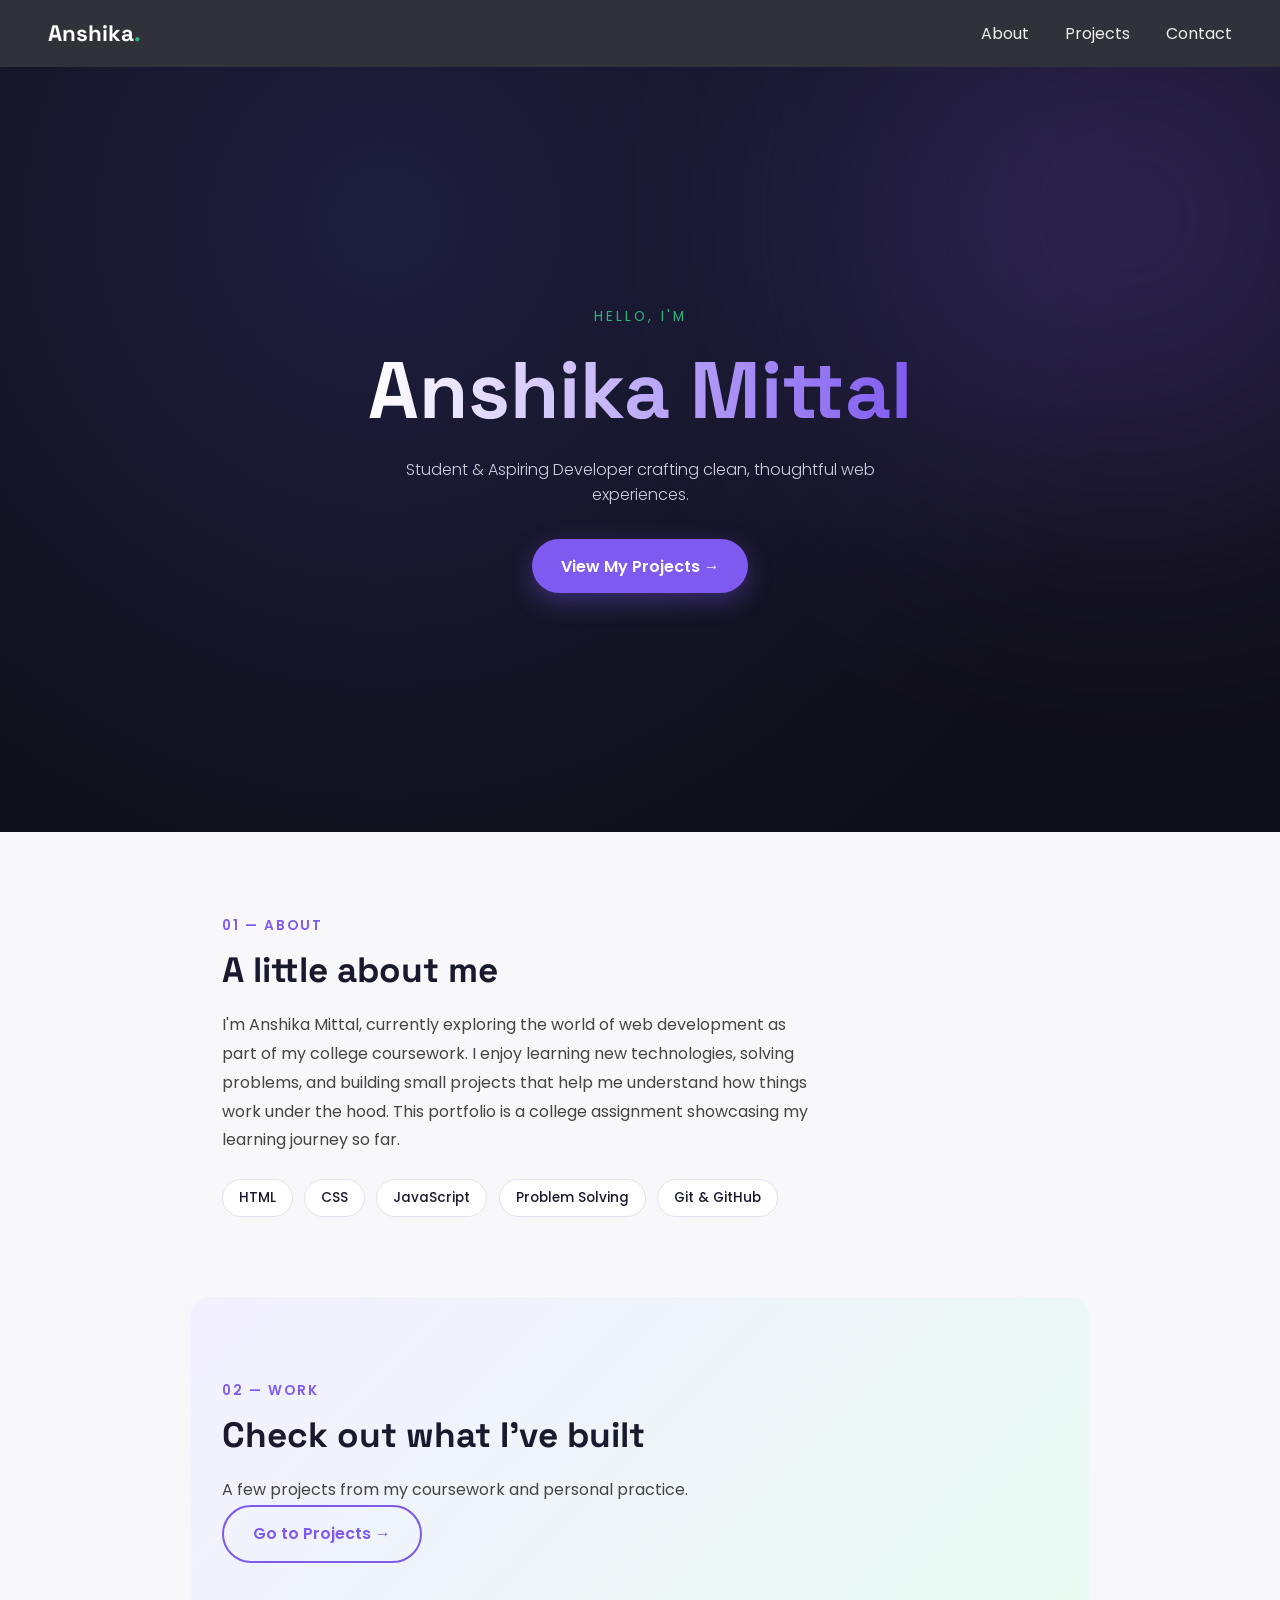
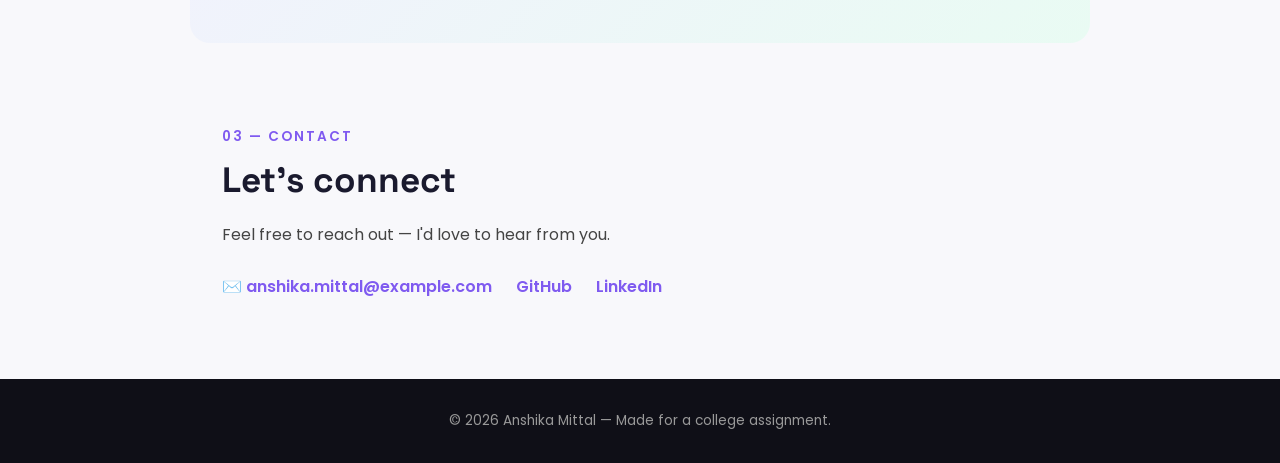
==== index.html @ bce9a59e "Add files via upload" ====
<!DOCTYPE html>
<html lang="en">
<head>
<meta charset="UTF-8">
<meta name="viewport" content="width=device-width, initial-scale=1.0">
<title>Anshika Mittal — Portfolio</title>
<link rel="preconnect" href="https://fonts.googleapis.com">
<link rel="preconnect" href="https://fonts.gstatic.com" crossorigin>
<link href="https://fonts.googleapis.com/css2?family=Poppins:wght@300;400;600;700&family=Space+Grotesk:wght@500;700&display=swap" rel="stylesheet">
<link rel="stylesheet" href="style.css">
</head>
<body>

  <header class="navbar">
    <a href="index.html" class="logo">Anshika<span>.</span></a>
    <nav>
      <a href="index.html#about">About</a>
      <a href="projects.html">Projects</a>
      <a href="index.html#contact">Contact</a>
    </nav>
  </header>

  <section class="hero">
    <div class="hero-content">
      <p class="hero-tag">Hello, I'm</p>
      <h1>Anshika Mittal</h1>
      <p class="hero-sub">Student & Aspiring Developer crafting clean, thoughtful web experiences.</p>
      <a href="projects.html" class="btn">View My Projects →</a>
    </div>
    <div class="blob"></div>
  </section>

  <section id="about" class="section fade-in">
    <span class="section-tag">01 — About</span>
    <h2>A little about me</h2>
    <p class="about-text">
      I'm Anshika Mittal, currently exploring the world of web development as part of my
      college coursework. I enjoy learning new technologies, solving problems, and building
      small projects that help me understand how things work under the hood. This portfolio
      is a college assignment showcasing my learning journey so far.
    </p>

    <div class="skills">
      <span>HTML</span>
      <span>CSS</span>
      <span>JavaScript</span>
      <span>Problem Solving</span>
      <span>Git & GitHub</span>
    </div>
  </section>

  <section class="section fade-in cta-section">
    <span class="section-tag">02 — Work</span>
    <h2>Check out what I've built</h2>
    <p class="about-text">A few projects from my coursework and personal practice.</p>
    <a href="projects.html" class="btn btn-outline">Go to Projects →</a>
  </section>

  <section id="contact" class="section fade-in">
    <span class="section-tag">03 — Contact</span>
    <h2>Let's connect</h2>
    <p class="about-text">Feel free to reach out — I'd love to hear from you.</p>
    <div class="contact-links">
      <a href="mailto:anshika.mittal@example.com">✉️ anshika.mittal@example.com</a>
      <a href="#">GitHub</a>
      <a href="#">LinkedIn</a>
    </div>
  </section>

  <footer>
    <p>&copy; <span id="year"></span> Anshika Mittal — Made for a college assignment.</p>
  </footer>

  <script src="script.js"></script>
</body>
</html>
---- style.css ----
* {
  margin: 0;
  padding: 0;
  box-sizing: border-box;
}

:root {
  --bg: #0f0f17;
  --bg-light: #f8f8fb;
  --accent: #7f5af0;
  --accent-2: #2cb67d;
  --text-dark: #1a1a2e;
  --text-light: #fff;
  --card-bg: #ffffff;
}

body {
  font-family: 'Poppins', sans-serif;
  color: var(--text-dark);
  background: var(--bg-light);
  overflow-x: hidden;
}

h1, h2, h3, .logo {
  font-family: 'Space Grotesk', sans-serif;
}

.navbar {
  display: flex;
  justify-content: space-between;
  align-items: center;
  padding: 1.2rem 3rem;
  background: rgba(15, 15, 23, 0.85);
  backdrop-filter: blur(10px);
  position: sticky;
  top: 0;
  z-index: 100;
}

.logo {
  color: #fff;
  font-size: 1.4rem;
  font-weight: 700;
  text-decoration: none;
}

.logo span {
  color: var(--accent-2);
}

.navbar nav a {
  color: #eee;
  text-decoration: none;
  margin-left: 2rem;
  font-weight: 400;
  position: relative;
  transition: color 0.2s;
}

.navbar nav a::after {
  content: '';
  position: absolute;
  left: 0;
  bottom: -4px;
  width: 0;
  height: 2px;
  background: var(--accent-2);
  transition: width 0.25s ease;
}

.navbar nav a:hover,
.navbar nav a.active {
  color: var(--accent-2);
}

.navbar nav a:hover::after,
.navbar nav a.active::after {
  width: 100%;
}

.hero {
  position: relative;
  min-height: 85vh;
  display: flex;
  align-items: center;
  justify-content: center;
  text-align: center;
  background: radial-gradient(circle at 30% 20%, #1e1e3f, var(--bg) 70%);
  color: #fff;
  overflow: hidden;
}

.hero-content {
  position: relative;
  z-index: 2;
  animation: fadeUp 1s ease both;
}

.hero-tag {
  letter-spacing: 3px;
  text-transform: uppercase;
  color: var(--accent-2);
  font-size: 0.85rem;
  margin-bottom: 0.8rem;
}

.hero h1 {
  font-size: clamp(2.5rem, 7vw, 5rem);
  font-weight: 700;
  background: linear-gradient(90deg, #fff, var(--accent));
  -webkit-background-clip: text;
  background-clip: text;
  color: transparent;
  margin-bottom: 1rem;
}

.hero-sub {
  max-width: 480px;
  margin: 0 auto 2rem;
  color: #cfcfe0;
  font-weight: 300;
}

.btn {
  display: inline-block;
  padding: 0.9rem 1.8rem;
  background: var(--accent);
  color: #fff;
  text-decoration: none;
  border-radius: 50px;
  font-weight: 600;
  transition: transform 0.25s, box-shadow 0.25s;
  box-shadow: 0 8px 24px rgba(127, 90, 240, 0.35);
}

.btn:hover {
  transform: translateY(-3px);
  box-shadow: 0 12px 30px rgba(127, 90, 240, 0.5);
}

.btn-outline {
  background: transparent;
  border: 2px solid var(--accent);
  color: var(--accent);
  box-shadow: none;
}

.btn-outline:hover {
  background: var(--accent);
  color: #fff;
}

.blob {
  position: absolute;
  width: 500px;
  height: 500px;
  background: var(--accent);
  filter: blur(140px);
  opacity: 0.35;
  border-radius: 50%;
  top: -100px;
  right: -100px;
  z-index: 1;
}

.section {
  max-width: 900px;
  margin: 0 auto;
  padding: 5rem 2rem;
}

.section-tag {
  color: var(--accent);
  font-weight: 600;
  letter-spacing: 2px;
  font-size: 0.85rem;
  text-transform: uppercase;
}

.section h2 {
  font-size: 2.2rem;
  margin: 0.6rem 0 1.2rem;
}

.about-text {
  color: #444;
  max-width: 600px;
  line-height: 1.8;
}

.skills {
  display: flex;
  flex-wrap: wrap;
  gap: 0.7rem;
  margin-top: 1.5rem;
}

.skills span {
  background: #fff;
  border: 1px solid #e2e2ef;
  padding: 0.5rem 1rem;
  border-radius: 30px;
  font-size: 0.85rem;
  font-weight: 500;
}

.cta-section {
  background: linear-gradient(135deg, #f3f0ff, #e9fbf3);
  border-radius: 20px;
}

.contact-links {
  display: flex;
  flex-wrap: wrap;
  gap: 1.5rem;
  margin-top: 1.5rem;
}

.contact-links a {
  text-decoration: none;
  color: var(--accent);
  font-weight: 600;
}

.contact-links a:hover {
  color: var(--accent-2);
}

.page-header {
  text-align: center;
  padding: 4rem 2rem 2rem;
  background: var(--bg);
  color: #fff;
}

.page-header p {
  color: #b8b8cf;
  margin-top: 0.6rem;
}

.project-grid {
  display: grid;
  grid-template-columns: repeat(auto-fit, minmax(240px, 1fr));
  gap: 1.8rem;
  margin-top: 1rem;
}

.project-card {
  background: var(--card-bg);
  padding: 1.8rem;
  border-radius: 16px;
  box-shadow: 0 4px 20px rgba(0,0,0,0.06);
  transition: transform 0.25s, box-shadow 0.25s;
}

.project-card:hover {
  transform: translateY(-8px);
  box-shadow: 0 16px 34px rgba(0,0,0,0.12);
}

.project-thumb {
  font-family: 'Space Grotesk', sans-serif;
  font-size: 1.8rem;
  font-weight: 700;
  color: var(--accent);
  opacity: 0.5;
  margin-bottom: 0.6rem;
}

.project-card h3 {
  margin-bottom: 0.5rem;
}

.project-card p {
  color: #555;
  font-size: 0.92rem;
  margin-bottom: 1rem;
}

.tags {
  display: flex;
  gap: 0.5rem;
  flex-wrap: wrap;
  margin-bottom: 1rem;
}

.tags span {
  background: #f1eefe;
  color: var(--accent);
  padding: 0.25rem 0.7rem;
  border-radius: 20px;
  font-size: 0.75rem;
  font-weight: 600;
}

.project-card a {
  text-decoration: none;
  color: var(--accent-2);
  font-weight: 600;
  font-size: 0.9rem;
}

footer {
  text-align: center;
  padding: 2rem;
  background: var(--bg);
  color: #999;
  font-size: 0.85rem;
}

@keyframes fadeUp {
  from { opacity: 0; transform: translateY(30px); }
  to { opacity: 1; transform: translateY(0); }
}

.fade-in {
  opacity: 0;
  transform: translateY(20px);
  transition: opacity 0.7s ease, transform 0.7s ease;
}

.fade-in.visible {
  opacity: 1;
  transform: translateY(0);
}
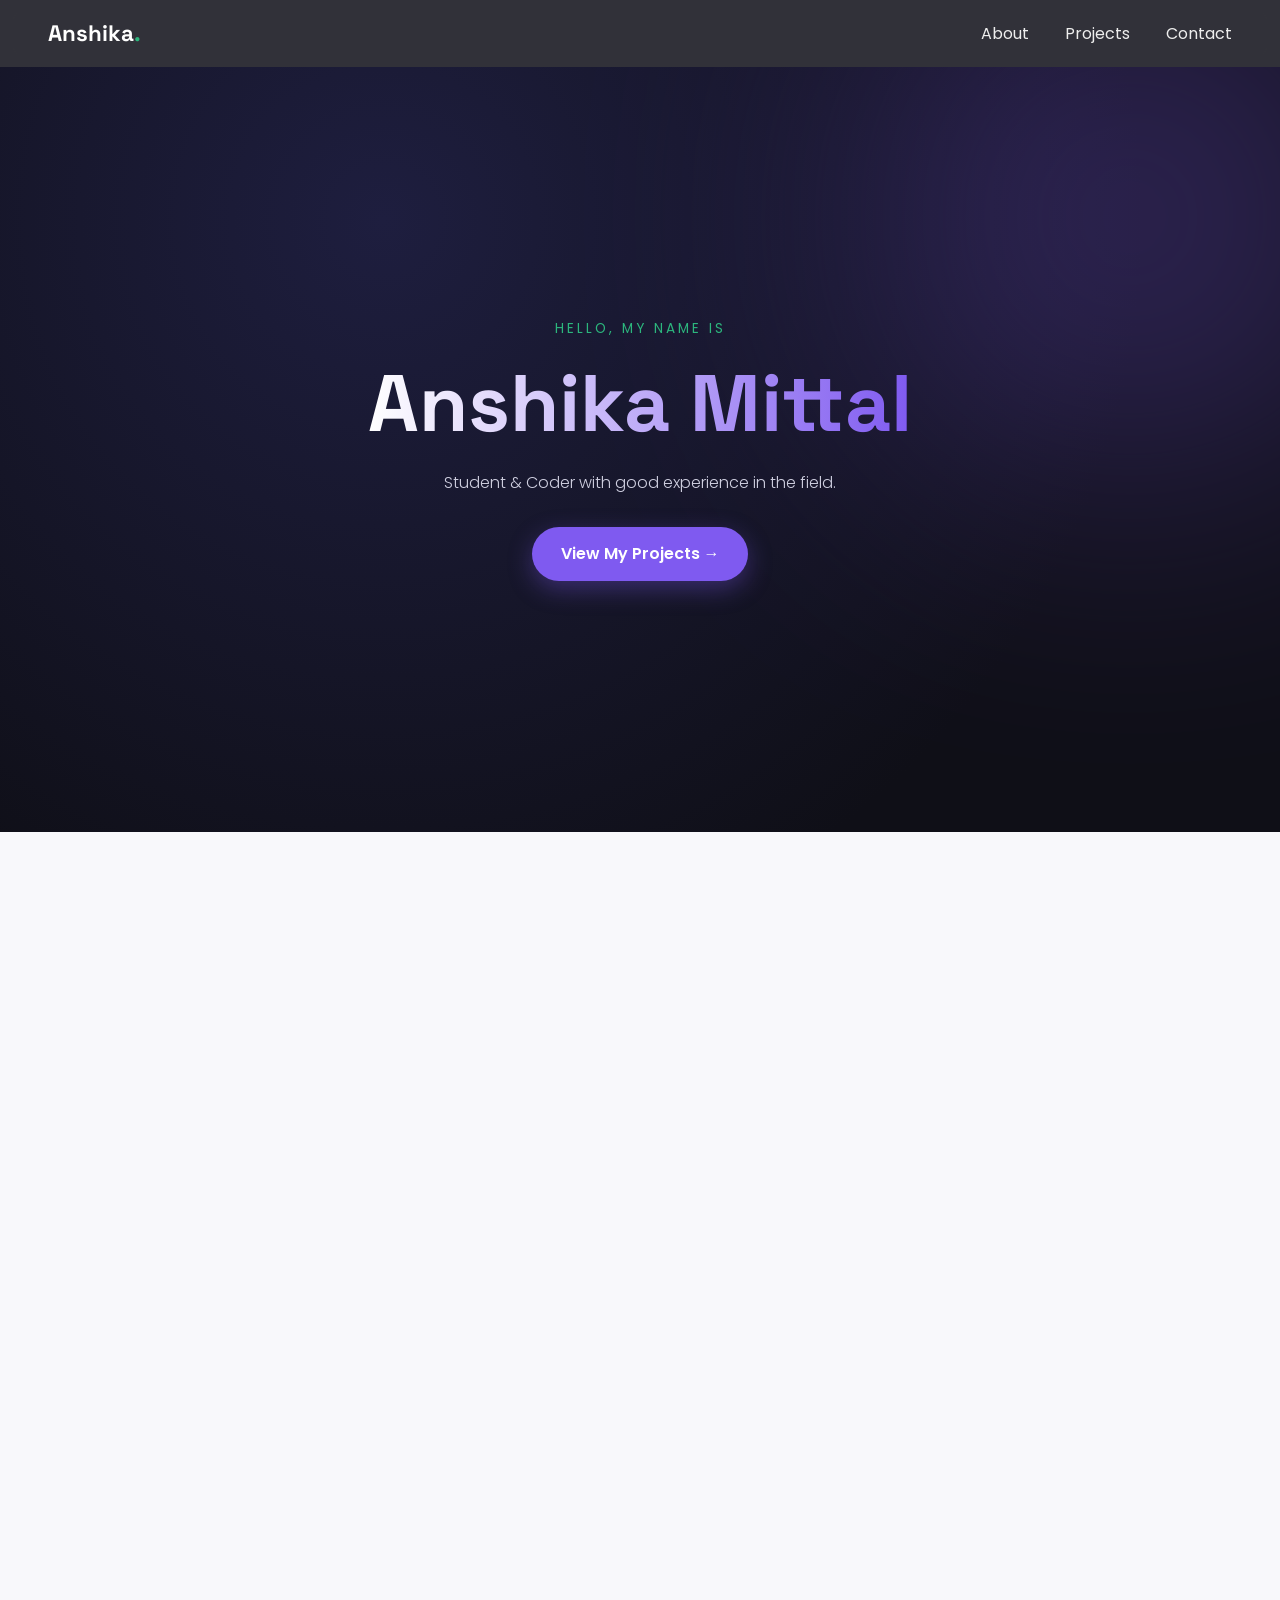
==== commit 51903fb3: "Revise portfolio content and hero section text Updated the portfolio content and improved the hero s" ====
--- a/index.html
+++ b/index.html
@@ -22,9 +22,9 @@
 
   <section class="hero">
     <div class="hero-content">
-      <p class="hero-tag">Hello, I'm</p>
+      <p class="hero-tag">Hello, My name is</p>
       <h1>Anshika Mittal</h1>
-      <p class="hero-sub">Student & Aspiring Developer crafting clean, thoughtful web experiences.</p>
+      <p class="hero-sub">Student & Coder with good experience in the field.</p>
       <a href="projects.html" class="btn">View My Projects →</a>
     </div>
     <div class="blob"></div>
@@ -34,10 +34,9 @@
     <span class="section-tag">01 — About</span>
     <h2>A little about me</h2>
     <p class="about-text">
-      I'm Anshika Mittal, currently exploring the world of web development as part of my
-      college coursework. I enjoy learning new technologies, solving problems, and building
-      small projects that help me understand how things work under the hood. This portfolio
-      is a college assignment showcasing my learning journey so far.
+      I'm Anshika Mittal currently exploring the world of web development as part of my
+      college assignment. I enjoy learning new technologies, solving problems, and building
+      small projects that help me understand how things work.
     </p>
 
     <div class="skills">
@@ -59,18 +58,13 @@
   <section id="contact" class="section fade-in">
     <span class="section-tag">03 — Contact</span>
     <h2>Let's connect</h2>
-    <p class="about-text">Feel free to reach out — I'd love to hear from you.</p>
+    <p class="about-text">Please feel free to reach out — I'd love to hear from you.</p>
     <div class="contact-links">
-      <a href="mailto:anshika.mittal@example.com">✉️ anshika.mittal@example.com</a>
+      <a href="mailto:anshikamittal267@gmail.com">✉️ anshikamittal267@gmail.com</a>
       <a href="#">GitHub</a>
       <a href="#">LinkedIn</a>
     </div>
   </section>
-
-  <footer>
-    <p>&copy; <span id="year"></span> Anshika Mittal — Made for a college assignment.</p>
-  </footer>
-
   <script src="script.js"></script>
 </body>
-</html>+</html>
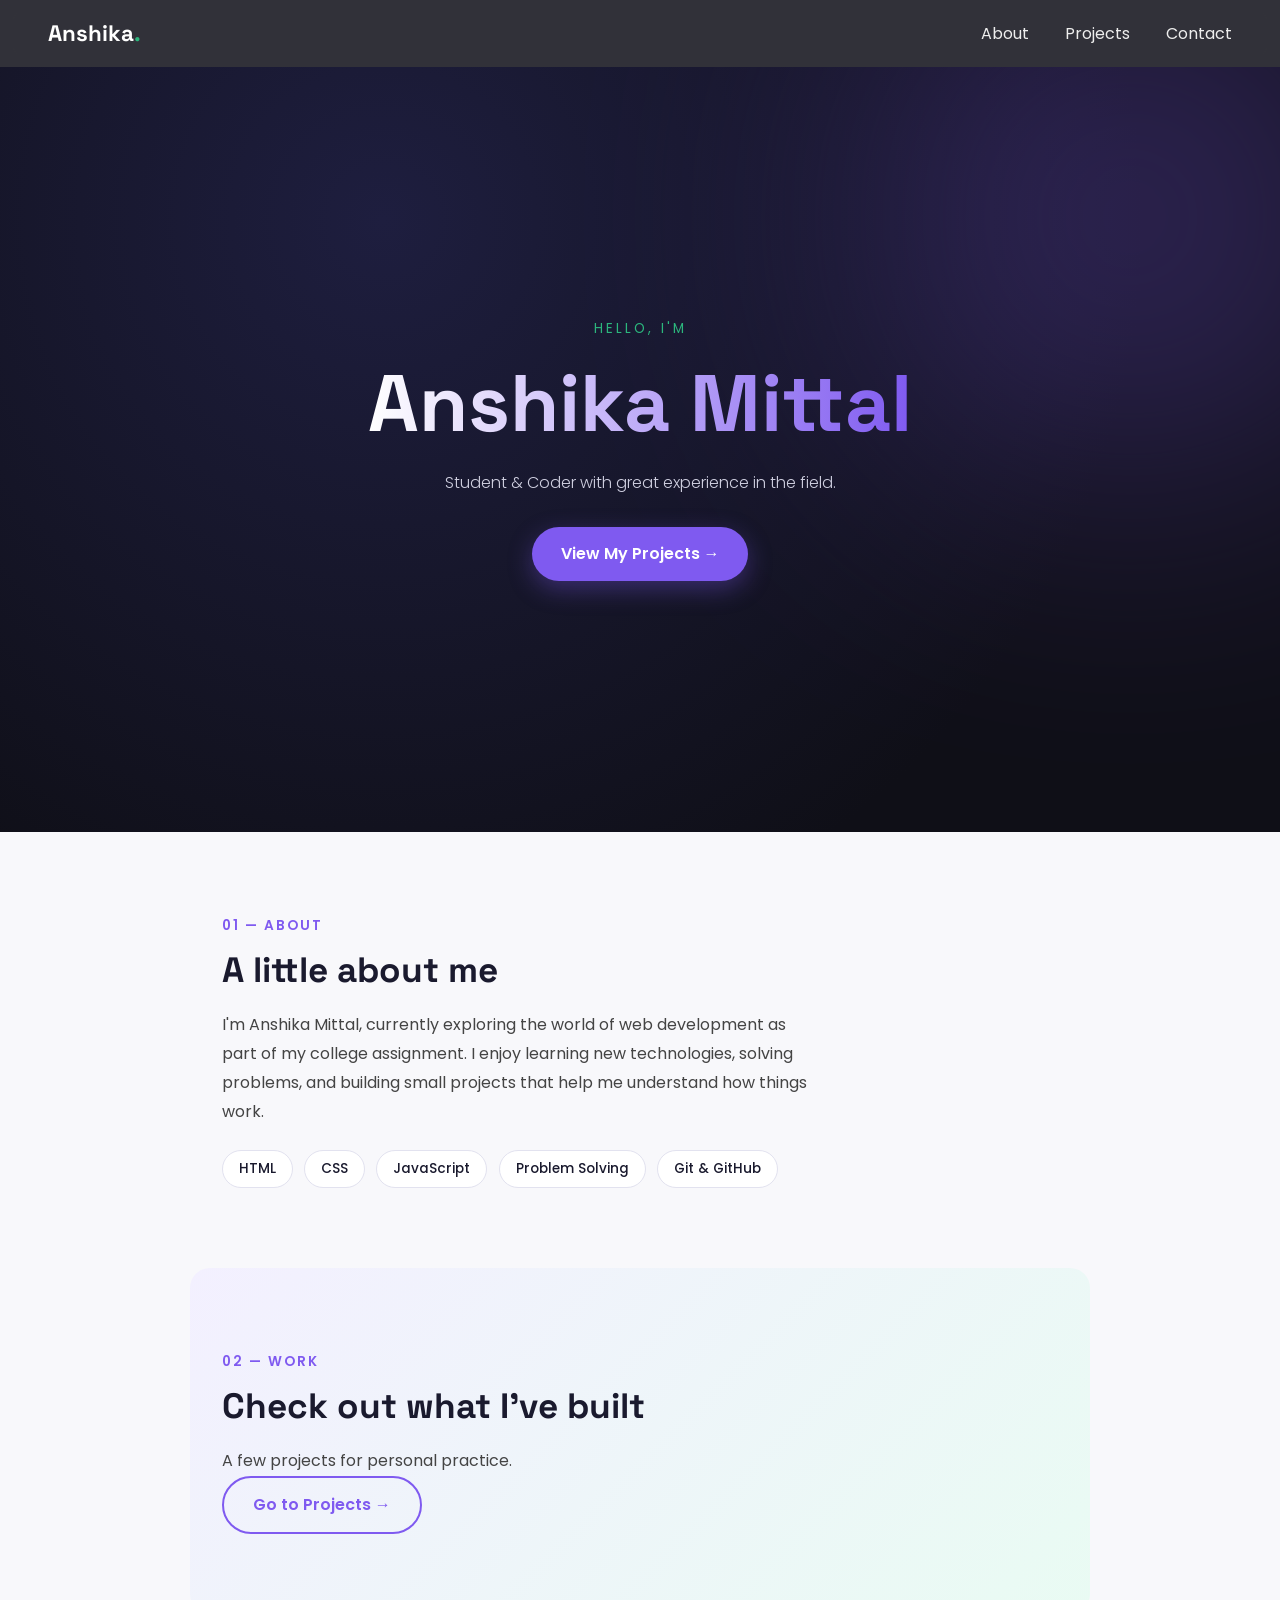
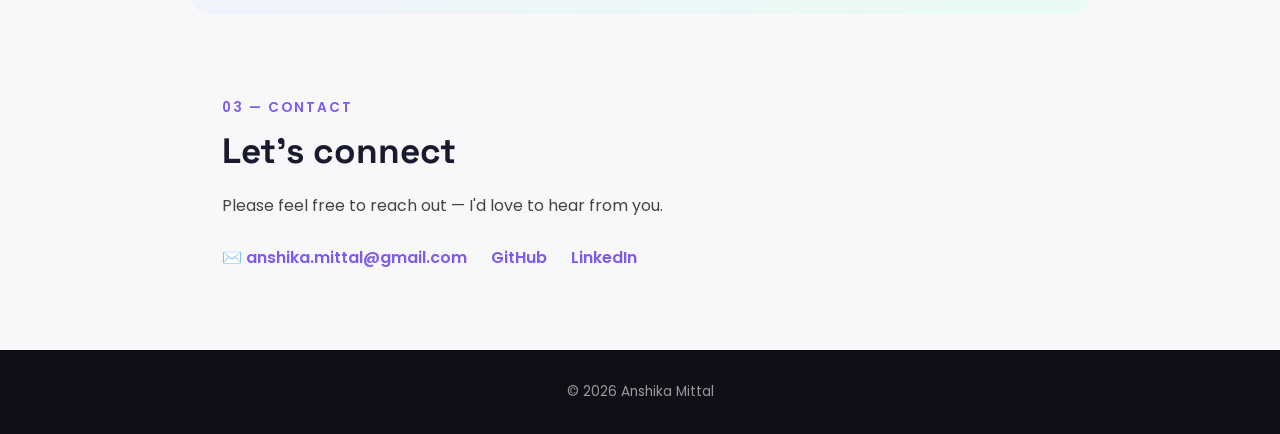
==== commit 44c06502: "Modify hero text and update email address Updated the hero section text and contact email." ====
--- a/index.html
+++ b/index.html
@@ -22,9 +22,9 @@
 
   <section class="hero">
     <div class="hero-content">
-      <p class="hero-tag">Hello, My name is</p>
+      <p class="hero-tag">Hello, I'm</p>
       <h1>Anshika Mittal</h1>
-      <p class="hero-sub">Student & Coder with good experience in the field.</p>
+      <p class="hero-sub">Student & Coder with great experience in the field.</p>
       <a href="projects.html" class="btn">View My Projects →</a>
     </div>
     <div class="blob"></div>
@@ -34,7 +34,7 @@
     <span class="section-tag">01 — About</span>
     <h2>A little about me</h2>
     <p class="about-text">
-      I'm Anshika Mittal currently exploring the world of web development as part of my
+      I'm Anshika Mittal, currently exploring the world of web development as part of my
       college assignment. I enjoy learning new technologies, solving problems, and building
       small projects that help me understand how things work.
     </p>
@@ -51,7 +51,7 @@
   <section class="section fade-in cta-section">
     <span class="section-tag">02 — Work</span>
     <h2>Check out what I've built</h2>
-    <p class="about-text">A few projects from my coursework and personal practice.</p>
+    <p class="about-text">A few projects for personal practice.</p>
     <a href="projects.html" class="btn btn-outline">Go to Projects →</a>
   </section>
 
@@ -60,11 +60,16 @@
     <h2>Let's connect</h2>
     <p class="about-text">Please feel free to reach out — I'd love to hear from you.</p>
     <div class="contact-links">
-      <a href="mailto:anshikamittal267@gmail.com">✉️ anshikamittal267@gmail.com</a>
+      <a href="mailto:anshika.mittal@gmail.com">✉️ anshika.mittal@gmail.com</a>
       <a href="#">GitHub</a>
       <a href="#">LinkedIn</a>
     </div>
   </section>
+
+  <footer>
+    <p>&copy; <span id="year"></span> Anshika Mittal</p>
+  </footer>
+
   <script src="script.js"></script>
 </body>
 </html>
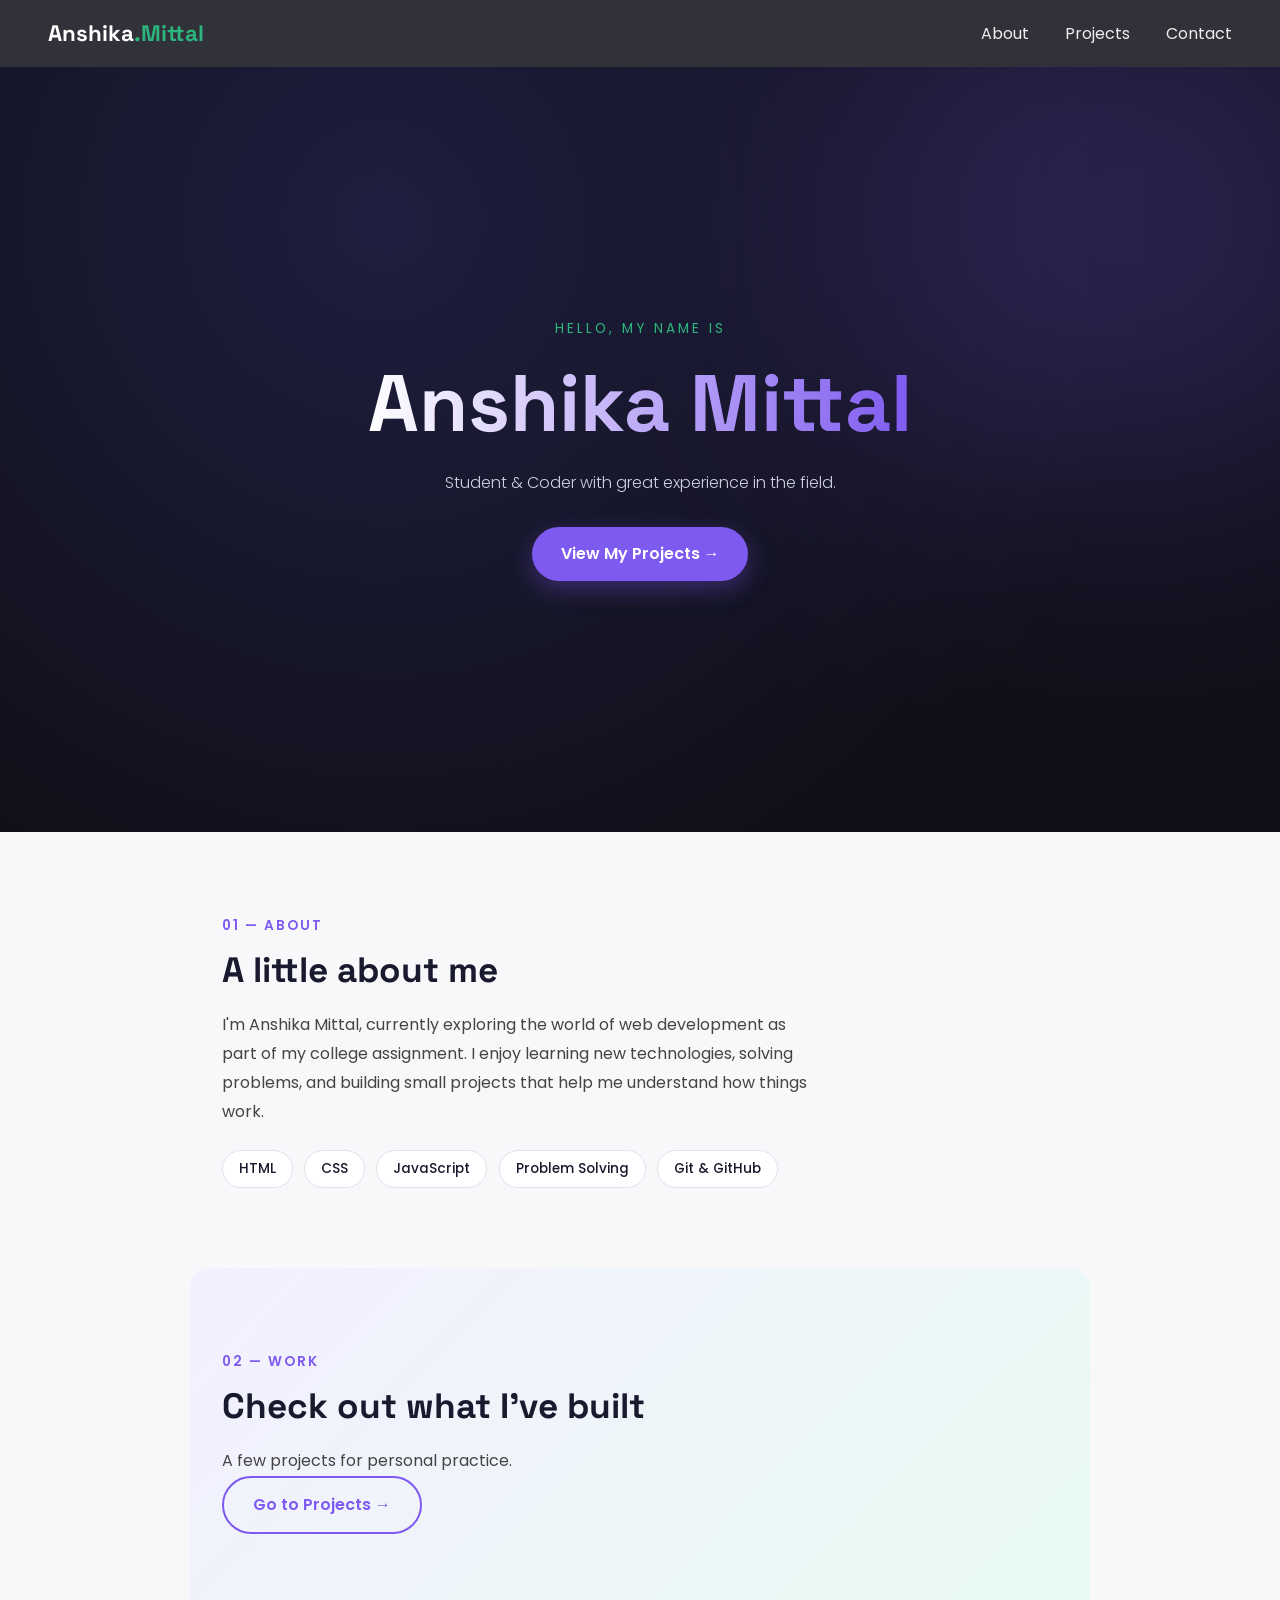
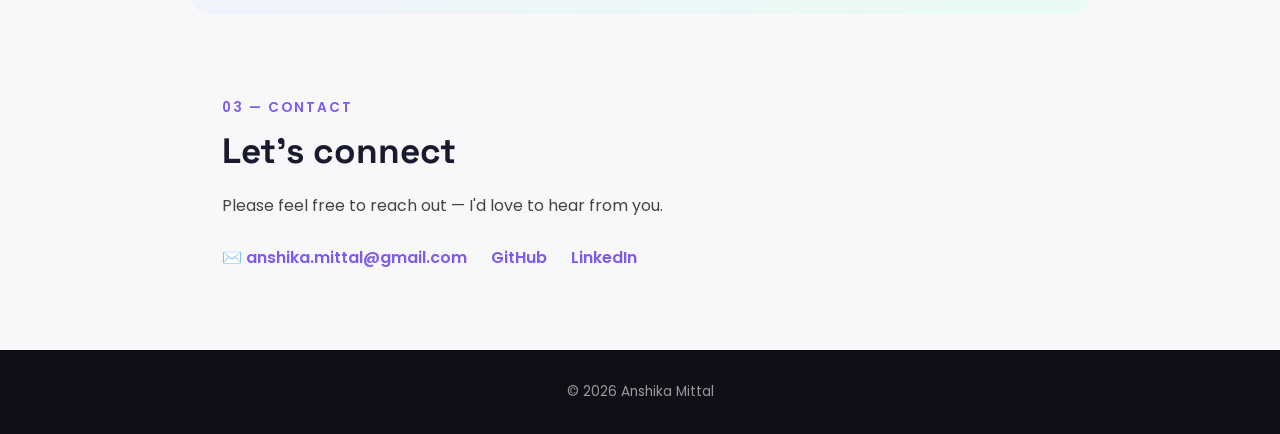
==== commit 0e7869fb: "Fix HTML formatting and update content" ====
--- a/index.html
+++ b/index.html
@@ -12,7 +12,7 @@
 <body>
 
   <header class="navbar">
-    <a href="index.html" class="logo">Anshika<span>.</span></a>
+    <a href="index.html" class="logo">Anshika<span>.Mittal</span></a>
     <nav>
       <a href="index.html#about">About</a>
       <a href="projects.html">Projects</a>
@@ -22,7 +22,7 @@
 
   <section class="hero">
     <div class="hero-content">
-      <p class="hero-tag">Hello, I'm</p>
+      <p class="hero-tag">Hello, My name is</p>
       <h1>Anshika Mittal</h1>
       <p class="hero-sub">Student & Coder with great experience in the field.</p>
       <a href="projects.html" class="btn">View My Projects →</a>
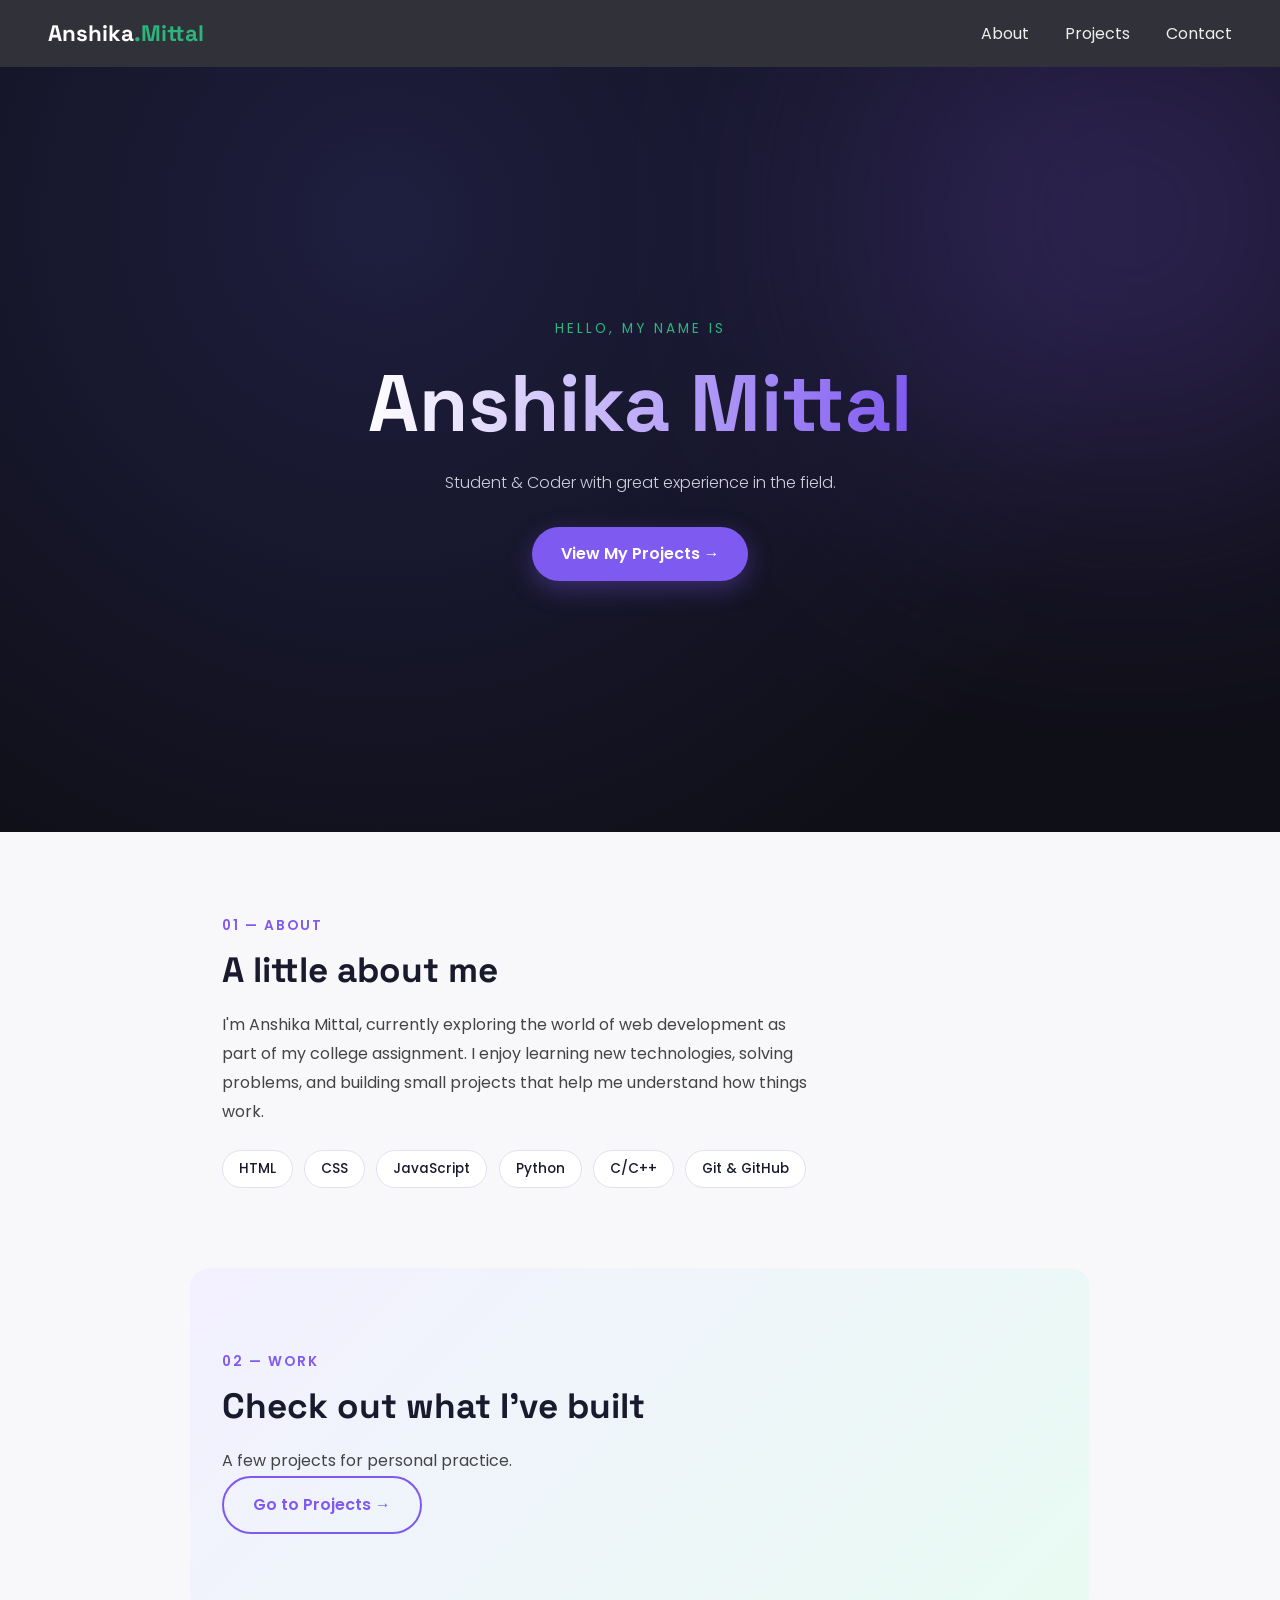
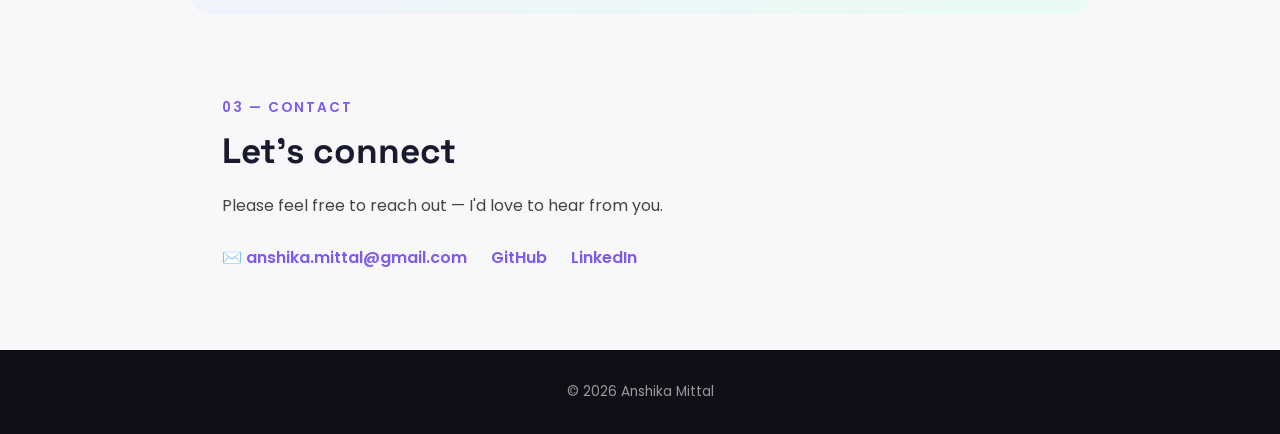
==== commit 7c3b46d8: "Add Python and C/C++ to skills section Updated skills section to include Python and C/C++." ====
--- a/index.html
+++ b/index.html
@@ -43,7 +43,8 @@
       <span>HTML</span>
       <span>CSS</span>
       <span>JavaScript</span>
-      <span>Problem Solving</span>
+      <span>Python</span>
+      <span>C/C++</span>
       <span>Git & GitHub</span>
     </div>
   </section>
@@ -51,7 +52,8 @@
   <section class="section fade-in cta-section">
     <span class="section-tag">02 — Work</span>
     <h2>Check out what I've built</h2>
-    <p class="about-text">A few projects for personal practice.</p>
+    <p class="about-text">A few projects for personal practice.
+    </p>
     <a href="projects.html" class="btn btn-outline">Go to Projects →</a>
   </section>
 
